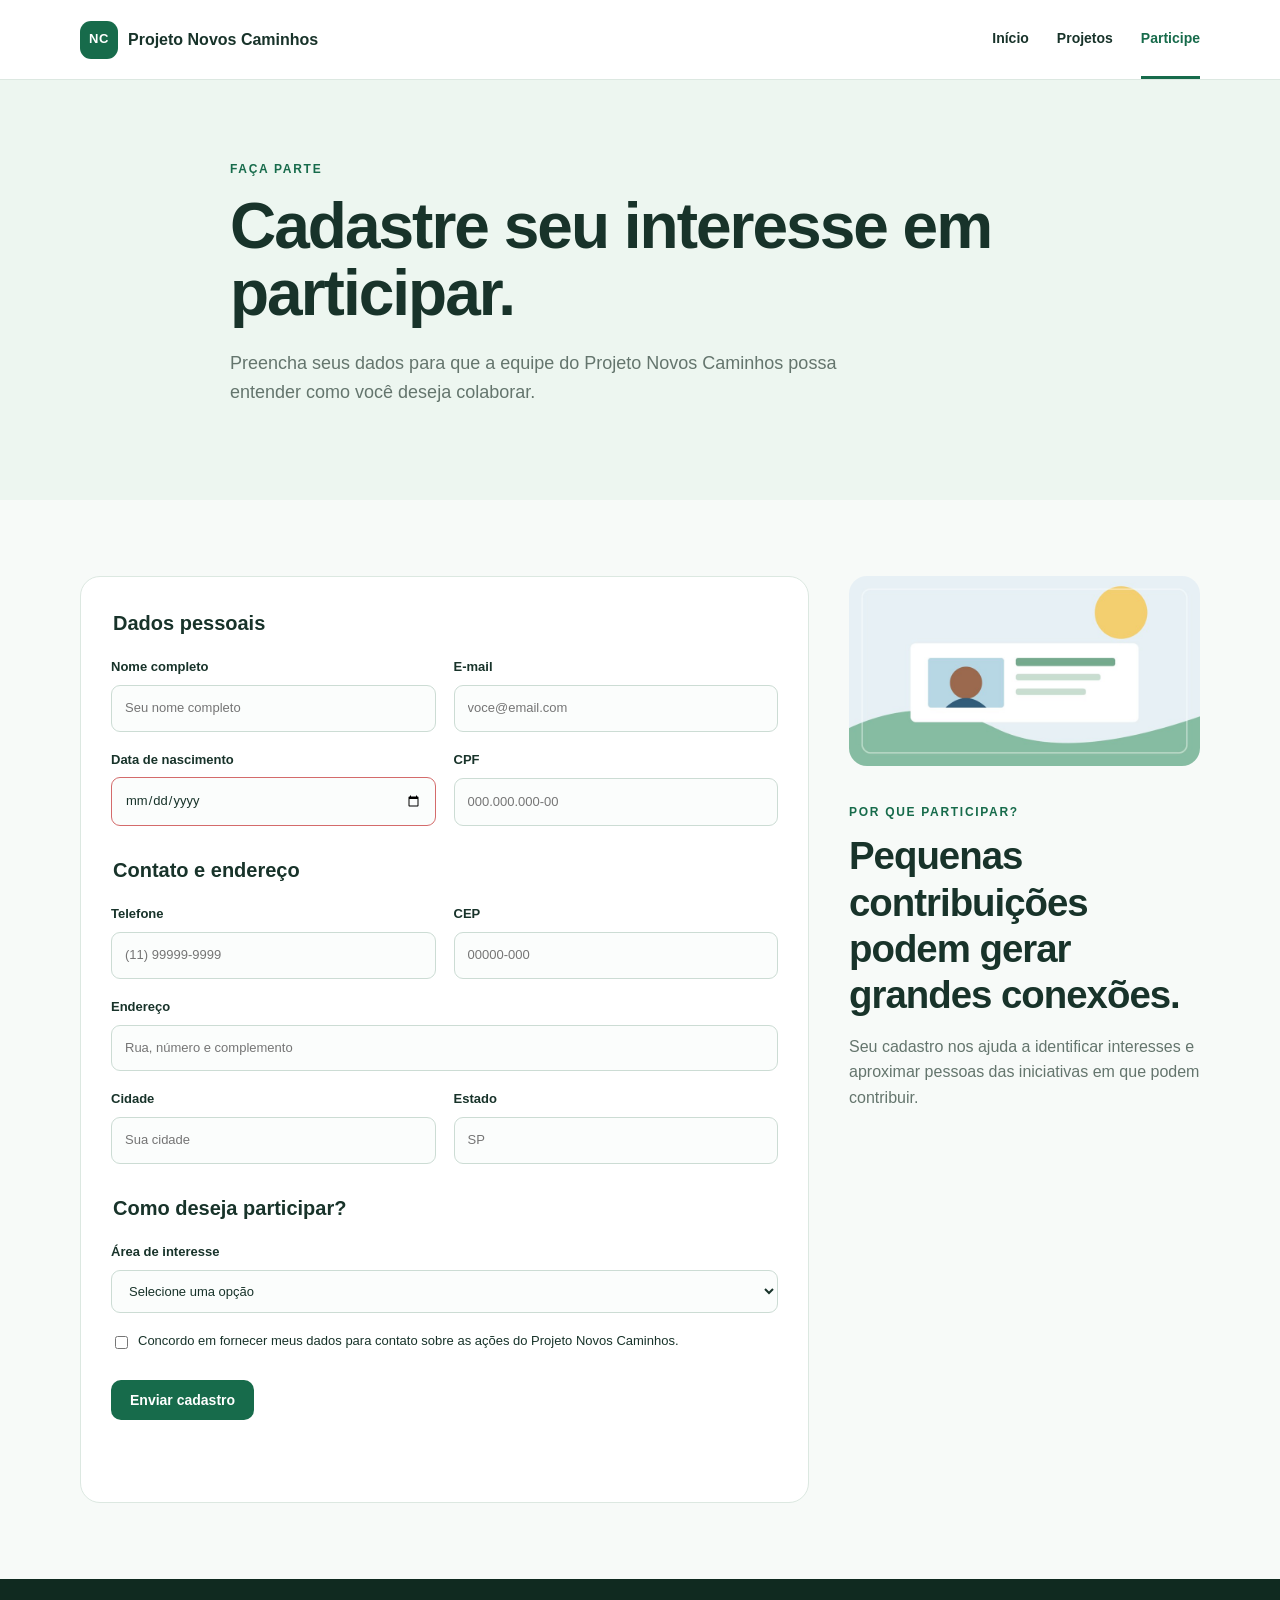
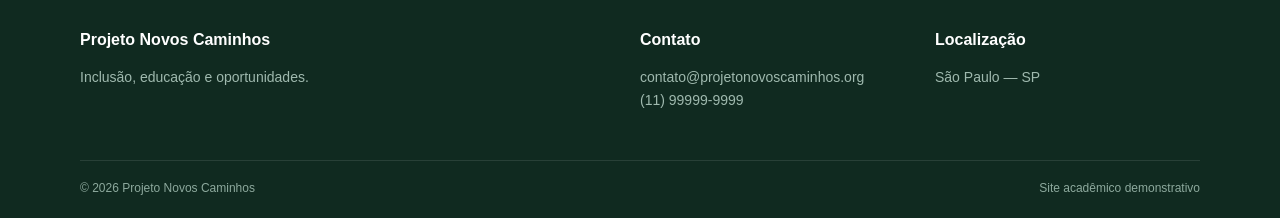
==== cadastro.html @ b6121023 "Initial commit" ====
<!DOCTYPE html>
<html lang="pt-BR">
<head><title>Projeto Novos Caminhos | Cadastro</title><meta charset="UTF-8">
<meta name="viewport" content="width=device-width, initial-scale=1.0">
<meta name="description" content="Projeto Novos Caminhos — inclusão social, educação e oportunidades.">
<link rel="stylesheet" href="css/style.css"></head>
<body>
<header class="site-header"><div class="container header-inner">
<a class="brand" href="index.html"><span class="brand-mark">NC</span><span>Projeto Novos Caminhos</span></a>
<nav aria-label="Navegação principal"><a href="index.html">Início</a><a href="projetos.html">Projetos</a><a class="active" href="cadastro.html">Participe</a></nav>
</div></header>
<main>
<section class="page-hero"><div class="container narrow"><span class="eyebrow">Faça parte</span><h1>Cadastre seu interesse em participar.</h1><p>Preencha seus dados para que a equipe do Projeto Novos Caminhos possa entender como você deseja colaborar.</p></div></section>
<section class="section"><div class="container form-layout">
<form id="cadastroForm" novalidate>
<fieldset><legend>Dados pessoais</legend>
<div class="form-grid"><label>Nome completo<input type="text" name="nome" required minlength="3" autocomplete="name" placeholder="Seu nome completo"></label>
<label>E-mail<input type="email" name="email" required autocomplete="email" placeholder="voce@email.com"></label>
<label>Data de nascimento<input type="date" name="nascimento" required></label>
<label>CPF<input type="text" name="cpf" required inputmode="numeric" pattern="[0-9]{3}\.?[0-9]{3}\.?[0-9]{3}-?[0-9]{2}" placeholder="000.000.000-00"></label></div>
</fieldset>
<fieldset><legend>Contato e endereço</legend>
<div class="form-grid"><label>Telefone<input type="tel" name="telefone" required inputmode="tel" pattern="\([0-9]{2}\) [0-9]{4,5}-[0-9]{4}" placeholder="(11) 99999-9999"></label>
<label>CEP<input type="text" name="cep" required inputmode="numeric" pattern="[0-9]{5}-?[0-9]{3}" placeholder="00000-000"></label>
<label class="wide">Endereço<input type="text" name="endereco" required autocomplete="street-address" placeholder="Rua, número e complemento"></label>
<label>Cidade<input type="text" name="cidade" required autocomplete="address-level2" placeholder="Sua cidade"></label>
<label>Estado<input type="text" name="estado" required maxlength="2" placeholder="SP"></label></div>
</fieldset>
<fieldset><legend>Como deseja participar?</legend>
<label>Área de interesse<select name="interesse" required><option value="">Selecione uma opção</option><option>Voluntariado em projetos</option><option>Mentoria e oficinas</option><option>Apoio administrativo</option><option>Doação e parcerias</option></select></label>
<label class="check"><input type="checkbox" name="termos" required> Concordo em fornecer meus dados para contato sobre as ações do Projeto Novos Caminhos.</label>
</fieldset>
<button class="btn primary" type="submit">Enviar cadastro</button>
<p id="formMessage" class="form-message" role="status" aria-live="polite"></p>
</form>
<aside class="form-aside"><img src="assets/images/impacto.jpg" alt="Pessoa colaborando em uma iniciativa social usando tecnologia"><span class="eyebrow">Por que participar?</span><h2>Pequenas contribuições podem gerar grandes conexões.</h2><p>Seu cadastro nos ajuda a identificar interesses e aproximar pessoas das iniciativas em que podem contribuir.</p></aside>
</div></section>
</main>
<footer class="site-footer"><div class="container footer-grid"><div><strong>Projeto Novos Caminhos</strong><p>Inclusão, educação e oportunidades.</p></div><div><strong>Contato</strong><p>contato@projetonovoscaminhos.org<br>(11) 99999-9999</p></div><div><strong>Localização</strong><p>São Paulo — SP</p></div></div><div class="container footer-bottom"><span>© 2026 Projeto Novos Caminhos</span><span>Site acadêmico demonstrativo</span></div></footer>
<script src="js/script.js"></script>
</body></html>
---- css/style.css ----
:root{--green:#176b4b;--green2:#2d8a61;--ink:#18332a;--muted:#64756d;--bg:#f7faf8;--soft:#edf6f0;--white:#fff;--line:#dce8e1;--gold:#e9bd58}
*{box-sizing:border-box}html{scroll-behavior:smooth}body{margin:0;font-family:Inter,Segoe UI,Arial,sans-serif;color:var(--ink);background:var(--bg);line-height:1.6}a{color:inherit;text-decoration:none}.container{width:min(1120px,calc(100% - 40px));margin:auto}.narrow{max-width:820px}.site-header{background:rgba(255,255,255,.96);border-bottom:1px solid var(--line);position:sticky;top:0;z-index:10}.header-inner{min-height:76px;display:flex;align-items:center;justify-content:space-between;gap:24px}.brand{display:flex;align-items:center;gap:10px;font-weight:800;color:var(--ink)}.brand-mark{display:grid;place-items:center;width:38px;height:38px;border-radius:11px;background:var(--green);color:white;font-size:13px;letter-spacing:.5px}.site-header nav{display:flex;gap:28px;font-weight:600;font-size:14px}.site-header nav a{padding:27px 0;border-bottom:3px solid transparent}.site-header nav a:hover,.site-header nav .active{color:var(--green);border-bottom-color:var(--green)}.hero{display:grid;grid-template-columns:1.05fr .95fr;gap:60px;align-items:center;padding:78px 0}.hero h1,.page-hero h1{font-size:clamp(2.3rem,5vw,4.4rem);line-height:1.05;letter-spacing:-2px;margin:12px 0 22px}.hero p,.page-hero p{font-size:18px;color:var(--muted);max-width:650px}.eyebrow{font-size:12px;text-transform:uppercase;letter-spacing:1.7px;font-weight:800;color:var(--green)}.actions{display:flex;gap:12px;flex-wrap:wrap;margin-top:30px}.btn{display:inline-flex;align-items:center;justify-content:center;border:0;border-radius:10px;padding:12px 19px;font-weight:800;cursor:pointer;font-size:14px}.primary{background:var(--green);color:white}.secondary{background:white;border:1px solid var(--line)}.light{background:white;color:var(--green)}.hero-image img,.rounded-image{width:100%;display:block;border-radius:24px;box-shadow:0 20px 45px rgba(22,66,48,.12)}.section{padding:76px 0}.soft{background:var(--soft)}.section h2{font-size:clamp(1.8rem,3vw,2.7rem);line-height:1.15;margin:10px 0 16px;letter-spacing:-1px}.section p{color:var(--muted)}.cards{display:grid;grid-template-columns:repeat(3,1fr);gap:20px;margin-top:30px}.card{background:white;border:1px solid var(--line);padding:30px;border-radius:18px}.icon{display:grid;place-items:center;width:42px;height:42px;border-radius:50%;background:var(--soft);color:var(--green);font-weight:800;font-size:12px}.card h3{margin:20px 0 5px;font-size:20px}.callout{background:var(--green);color:white}.callout .eyebrow{color:#bce6ce}.callout h2{max-width:700px}.callout-inner{display:flex;align-items:center;justify-content:space-between;gap:30px}.site-footer{background:#102a20;color:#d7e7df;padding:48px 0 20px}.footer-grid{display:grid;grid-template-columns:2fr 1fr 1fr;gap:30px}.footer-grid strong{color:white}.footer-grid p{color:#9fb9ae;font-size:14px}.footer-bottom{border-top:1px solid rgba(255,255,255,.1);margin-top:35px;padding-top:18px;display:flex;justify-content:space-between;color:#8da99d;font-size:12px}.page-hero{background:var(--soft);padding:75px 0}.project-list{display:grid;gap:20px}.project{display:grid;grid-template-columns:100px 1fr;gap:25px;background:white;border:1px solid var(--line);padding:32px;border-radius:18px}.project-number{font-size:40px;font-weight:900;color:#b8d9c7}.project h2{margin:5px 0 8px}.project ul{padding-left:20px;color:var(--muted)}.tag{font-size:11px;text-transform:uppercase;letter-spacing:1.2px;font-weight:800;color:var(--green)}.two-col{display:grid;grid-template-columns:1fr 1fr;gap:55px;align-items:center}.info-box{background:white;border:1px solid var(--line);border-radius:18px;padding:30px}.text-link{font-weight:800;color:var(--green)}.small{font-size:13px}.form-layout{display:grid;grid-template-columns:1.35fr .65fr;gap:40px;align-items:start}form{background:white;border:1px solid var(--line);border-radius:20px;padding:30px}fieldset{border:0;padding:0;margin:0 0 28px}legend{font-size:20px;font-weight:800;margin-bottom:18px}.form-grid{display:grid;grid-template-columns:1fr 1fr;gap:18px}label{display:grid;gap:7px;font-size:13px;font-weight:700;color:var(--ink)}label.wide{grid-column:1/-1}input,select{width:100%;padding:12px 13px;border:1px solid #ccdcd4;border-radius:9px;font:inherit;font-weight:400;color:var(--ink);background:#fbfdfc}input:focus,select:focus{outline:3px solid #cde9da;border-color:var(--green)}input:invalid:not(:placeholder-shown){border-color:#d46b6b}.check{display:flex;grid-template-columns:none;flex-direction:row;align-items:flex-start;margin-top:18px;font-weight:500}.check input{width:auto;margin-top:5px}.form-message{min-height:24px;font-size:14px;font-weight:700}.form-aside{position:sticky;top:105px}.form-aside img{width:100%;border-radius:18px;margin-bottom:24px}.form-aside h2{line-height:1.2}.form-aside p{color:var(--muted)}
@media(max-width:800px){.header-inner{flex-direction:column;padding:14px 0}.site-header nav{gap:18px}.site-header nav a{padding:5px 0}.hero,.two-col,.form-layout{grid-template-columns:1fr}.hero{padding:50px 0}.cards{grid-template-columns:1fr}.callout-inner{flex-direction:column;align-items:flex-start}.footer-grid{grid-template-columns:1fr 1fr}.form-aside{position:static}.project{grid-template-columns:1fr}.project-number{font-size:26px}.form-grid{grid-template-columns:1fr}label.wide{grid-column:auto}}
@media(max-width:500px){.container{width:min(100% - 28px,1120px)}.footer-grid{grid-template-columns:1fr}.footer-bottom{flex-direction:column;gap:8px}.hero h1,.page-hero h1{letter-spacing:-1px}}
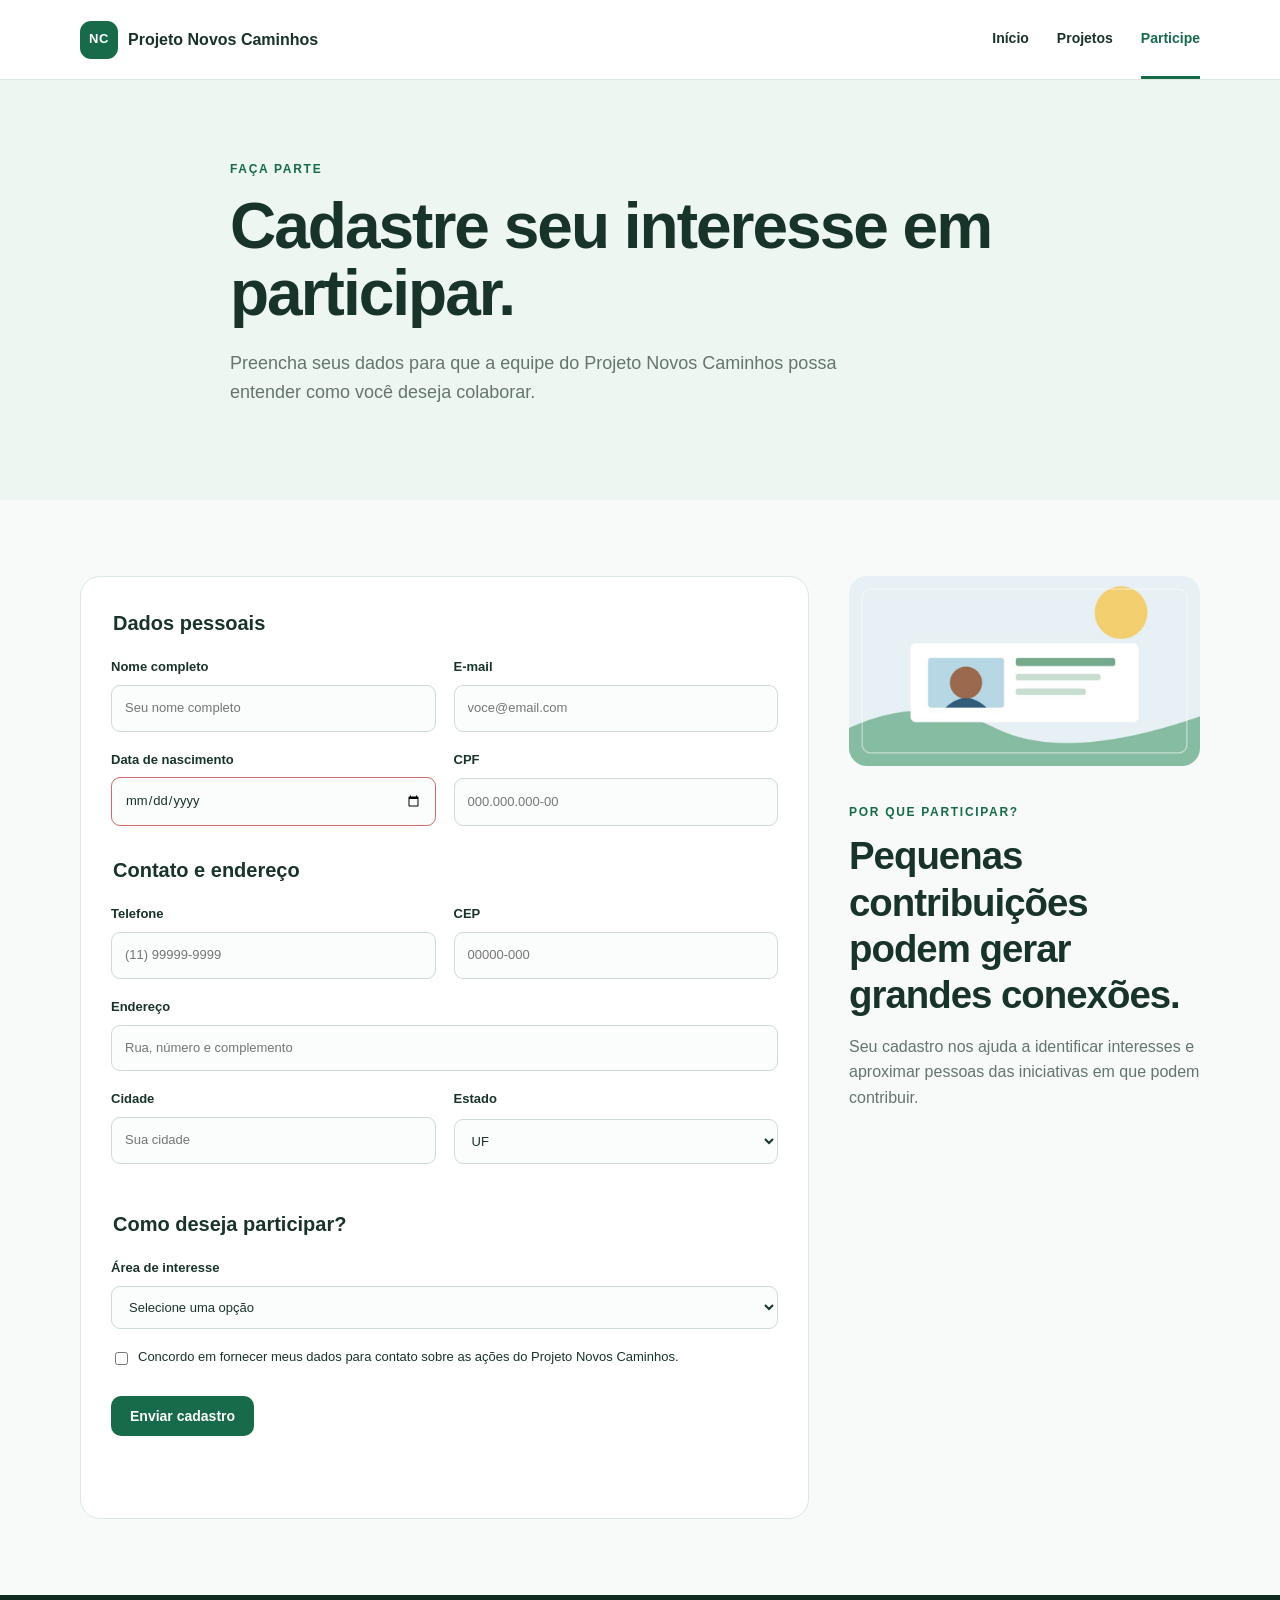
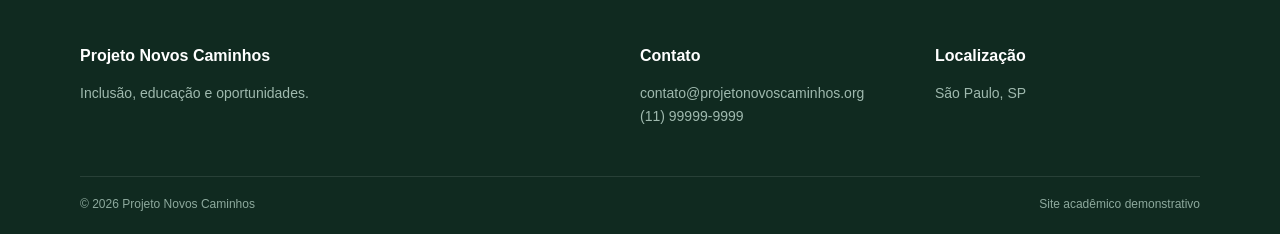
==== commit 8db414eb: "Improve registration form" ====
--- a/cadastro.html
+++ b/cadastro.html
@@ -1,41 +1,160 @@
 <!DOCTYPE html>
 <html lang="pt-BR">
-<head><title>Projeto Novos Caminhos | Cadastro</title><meta charset="UTF-8">
-<meta name="viewport" content="width=device-width, initial-scale=1.0">
-<meta name="description" content="Projeto Novos Caminhos — inclusão social, educação e oportunidades.">
-<link rel="stylesheet" href="css/style.css"></head>
+<head>
+  <title>Projeto Novos Caminhos | Cadastro</title>
+  <meta charset="UTF-8">
+  <meta name="viewport" content="width=device-width, initial-scale=1.0">
+  <meta name="description" content="Projeto Novos Caminhos: inclusão social, educação e oportunidades.">
+  <link rel="stylesheet" href="css/style.css">
+</head>
 <body>
-<header class="site-header"><div class="container header-inner">
-<a class="brand" href="index.html"><span class="brand-mark">NC</span><span>Projeto Novos Caminhos</span></a>
-<nav aria-label="Navegação principal"><a href="index.html">Início</a><a href="projetos.html">Projetos</a><a class="active" href="cadastro.html">Participe</a></nav>
-</div></header>
-<main>
-<section class="page-hero"><div class="container narrow"><span class="eyebrow">Faça parte</span><h1>Cadastre seu interesse em participar.</h1><p>Preencha seus dados para que a equipe do Projeto Novos Caminhos possa entender como você deseja colaborar.</p></div></section>
-<section class="section"><div class="container form-layout">
-<form id="cadastroForm" novalidate>
-<fieldset><legend>Dados pessoais</legend>
-<div class="form-grid"><label>Nome completo<input type="text" name="nome" required minlength="3" autocomplete="name" placeholder="Seu nome completo"></label>
-<label>E-mail<input type="email" name="email" required autocomplete="email" placeholder="voce@email.com"></label>
-<label>Data de nascimento<input type="date" name="nascimento" required></label>
-<label>CPF<input type="text" name="cpf" required inputmode="numeric" pattern="[0-9]{3}\.?[0-9]{3}\.?[0-9]{3}-?[0-9]{2}" placeholder="000.000.000-00"></label></div>
-</fieldset>
-<fieldset><legend>Contato e endereço</legend>
-<div class="form-grid"><label>Telefone<input type="tel" name="telefone" required inputmode="tel" pattern="\([0-9]{2}\) [0-9]{4,5}-[0-9]{4}" placeholder="(11) 99999-9999"></label>
-<label>CEP<input type="text" name="cep" required inputmode="numeric" pattern="[0-9]{5}-?[0-9]{3}" placeholder="00000-000"></label>
-<label class="wide">Endereço<input type="text" name="endereco" required autocomplete="street-address" placeholder="Rua, número e complemento"></label>
-<label>Cidade<input type="text" name="cidade" required autocomplete="address-level2" placeholder="Sua cidade"></label>
-<label>Estado<input type="text" name="estado" required maxlength="2" placeholder="SP"></label></div>
-</fieldset>
-<fieldset><legend>Como deseja participar?</legend>
-<label>Área de interesse<select name="interesse" required><option value="">Selecione uma opção</option><option>Voluntariado em projetos</option><option>Mentoria e oficinas</option><option>Apoio administrativo</option><option>Doação e parcerias</option></select></label>
-<label class="check"><input type="checkbox" name="termos" required> Concordo em fornecer meus dados para contato sobre as ações do Projeto Novos Caminhos.</label>
-</fieldset>
-<button class="btn primary" type="submit">Enviar cadastro</button>
-<p id="formMessage" class="form-message" role="status" aria-live="polite"></p>
-</form>
-<aside class="form-aside"><img src="assets/images/impacto.jpg" alt="Pessoa colaborando em uma iniciativa social usando tecnologia"><span class="eyebrow">Por que participar?</span><h2>Pequenas contribuições podem gerar grandes conexões.</h2><p>Seu cadastro nos ajuda a identificar interesses e aproximar pessoas das iniciativas em que podem contribuir.</p></aside>
-</div></section>
-</main>
-<footer class="site-footer"><div class="container footer-grid"><div><strong>Projeto Novos Caminhos</strong><p>Inclusão, educação e oportunidades.</p></div><div><strong>Contato</strong><p>contato@projetonovoscaminhos.org<br>(11) 99999-9999</p></div><div><strong>Localização</strong><p>São Paulo — SP</p></div></div><div class="container footer-bottom"><span>© 2026 Projeto Novos Caminhos</span><span>Site acadêmico demonstrativo</span></div></footer>
-<script src="js/script.js"></script>
-</body></html>+  <header class="site-header">
+    <div class="container header-inner">
+      <a class="brand" href="index.html">
+        <span class="brand-mark">NC</span>
+        <span>Projeto Novos Caminhos</span>
+      </a>
+      <nav aria-label="Navegação principal">
+        <a href="index.html">Início</a>
+        <a href="projetos.html">Projetos</a>
+        <a class="active" href="cadastro.html">Participe</a>
+      </nav>
+    </div>
+  </header>
+
+  <main>
+    <section class="page-hero">
+      <div class="container narrow">
+        <span class="eyebrow">Faça parte</span>
+        <h1>Cadastre seu interesse em participar.</h1>
+        <p>Preencha seus dados para que a equipe do Projeto Novos Caminhos possa entender como você deseja colaborar.</p>
+      </div>
+    </section>
+
+    <section class="section">
+      <div class="container form-layout">
+        <form id="cadastroForm" novalidate>
+          <fieldset>
+            <legend>Dados pessoais</legend>
+            <div class="form-grid">
+              <label for="nome">Nome completo
+                <input id="nome" type="text" name="nome" required minlength="3" maxlength="120" autocomplete="name" placeholder="Seu nome completo">
+              </label>
+              <label for="email">E-mail
+                <input id="email" type="email" name="email" required autocomplete="email" placeholder="voce@email.com">
+              </label>
+              <label for="nascimento">Data de nascimento
+                <input id="nascimento" type="date" name="nascimento" required>
+              </label>
+              <label for="cpf">CPF
+                <input id="cpf" type="text" name="cpf" required inputmode="numeric" maxlength="14" pattern="\d{3}\.\d{3}\.\d{3}-\d{2}" placeholder="000.000.000-00" autocomplete="off">
+              </label>
+            </div>
+          </fieldset>
+
+          <fieldset>
+            <legend>Contato e endereço</legend>
+            <div class="form-grid">
+              <label for="telefone">Telefone
+                <input id="telefone" type="tel" name="telefone" required inputmode="tel" maxlength="15" pattern="\(\d{2}\) \d{4,5}-\d{4}" placeholder="(11) 99999-9999" autocomplete="tel">
+              </label>
+              <label for="cep">CEP
+                <input id="cep" type="text" name="cep" required inputmode="numeric" maxlength="9" pattern="\d{5}-\d{3}" placeholder="00000-000" autocomplete="postal-code">
+              </label>
+              <label class="wide" for="endereco">Endereço
+                <input id="endereco" type="text" name="endereco" required maxlength="160" autocomplete="street-address" placeholder="Rua, número e complemento">
+              </label>
+              <label for="cidade">Cidade
+                <input id="cidade" type="text" name="cidade" required maxlength="80" autocomplete="address-level2" placeholder="Sua cidade">
+              </label>
+              <label for="estado">Estado
+                <select id="estado" name="estado" required autocomplete="address-level1">
+                  <option value="">UF</option>
+                  <option value="AC">AC</option>
+                  <option value="AL">AL</option>
+                  <option value="AP">AP</option>
+                  <option value="AM">AM</option>
+                  <option value="BA">BA</option>
+                  <option value="CE">CE</option>
+                  <option value="DF">DF</option>
+                  <option value="ES">ES</option>
+                  <option value="GO">GO</option>
+                  <option value="MA">MA</option>
+                  <option value="MT">MT</option>
+                  <option value="MS">MS</option>
+                  <option value="MG">MG</option>
+                  <option value="PA">PA</option>
+                  <option value="PB">PB</option>
+                  <option value="PR">PR</option>
+                  <option value="PE">PE</option>
+                  <option value="PI">PI</option>
+                  <option value="RJ">RJ</option>
+                  <option value="RN">RN</option>
+                  <option value="RS">RS</option>
+                  <option value="RO">RO</option>
+                  <option value="RR">RR</option>
+                  <option value="SC">SC</option>
+                  <option value="SP">SP</option>
+                  <option value="SE">SE</option>
+                  <option value="TO">TO</option>
+                </select>
+              </label>
+            </div>
+            <p id="cepStatus" class="field-hint" role="status" aria-live="polite"></p>
+          </fieldset>
+
+          <fieldset>
+            <legend>Como deseja participar?</legend>
+            <label for="interesse">Área de interesse
+              <select id="interesse" name="interesse" required>
+                <option value="">Selecione uma opção</option>
+                <option value="voluntariado">Voluntariado em projetos</option>
+                <option value="mentoria">Mentoria e oficinas</option>
+                <option value="administrativo">Apoio administrativo</option>
+                <option value="doacao">Doação e parcerias</option>
+              </select>
+            </label>
+            <label class="check" for="termos">
+              <input id="termos" type="checkbox" name="termos" required>
+              Concordo em fornecer meus dados para contato sobre as ações do Projeto Novos Caminhos.
+            </label>
+          </fieldset>
+
+          <button class="btn primary" type="submit">Enviar cadastro</button>
+          <p id="formMessage" class="form-message" role="status" aria-live="polite"></p>
+        </form>
+
+        <aside class="form-aside">
+          <img src="assets/images/impacto.jpg" alt="Pessoa colaborando em uma iniciativa social usando tecnologia">
+          <span class="eyebrow">Por que participar?</span>
+          <h2>Pequenas contribuições podem gerar grandes conexões.</h2>
+          <p>Seu cadastro nos ajuda a identificar interesses e aproximar pessoas das iniciativas em que podem contribuir.</p>
+        </aside>
+      </div>
+    </section>
+  </main>
+
+  <footer class="site-footer">
+    <div class="container footer-grid">
+      <div>
+        <strong>Projeto Novos Caminhos</strong>
+        <p>Inclusão, educação e oportunidades.</p>
+      </div>
+      <div>
+        <strong>Contato</strong>
+        <p>contato@projetonovoscaminhos.org<br>(11) 99999-9999</p>
+      </div>
+      <div>
+        <strong>Localização</strong>
+        <p>São Paulo, SP</p>
+      </div>
+    </div>
+    <div class="container footer-bottom">
+      <span>© 2026 Projeto Novos Caminhos</span>
+      <span>Site acadêmico demonstrativo</span>
+    </div>
+  </footer>
+
+  <script src="js/script.js"></script>
+</body>
+</html>
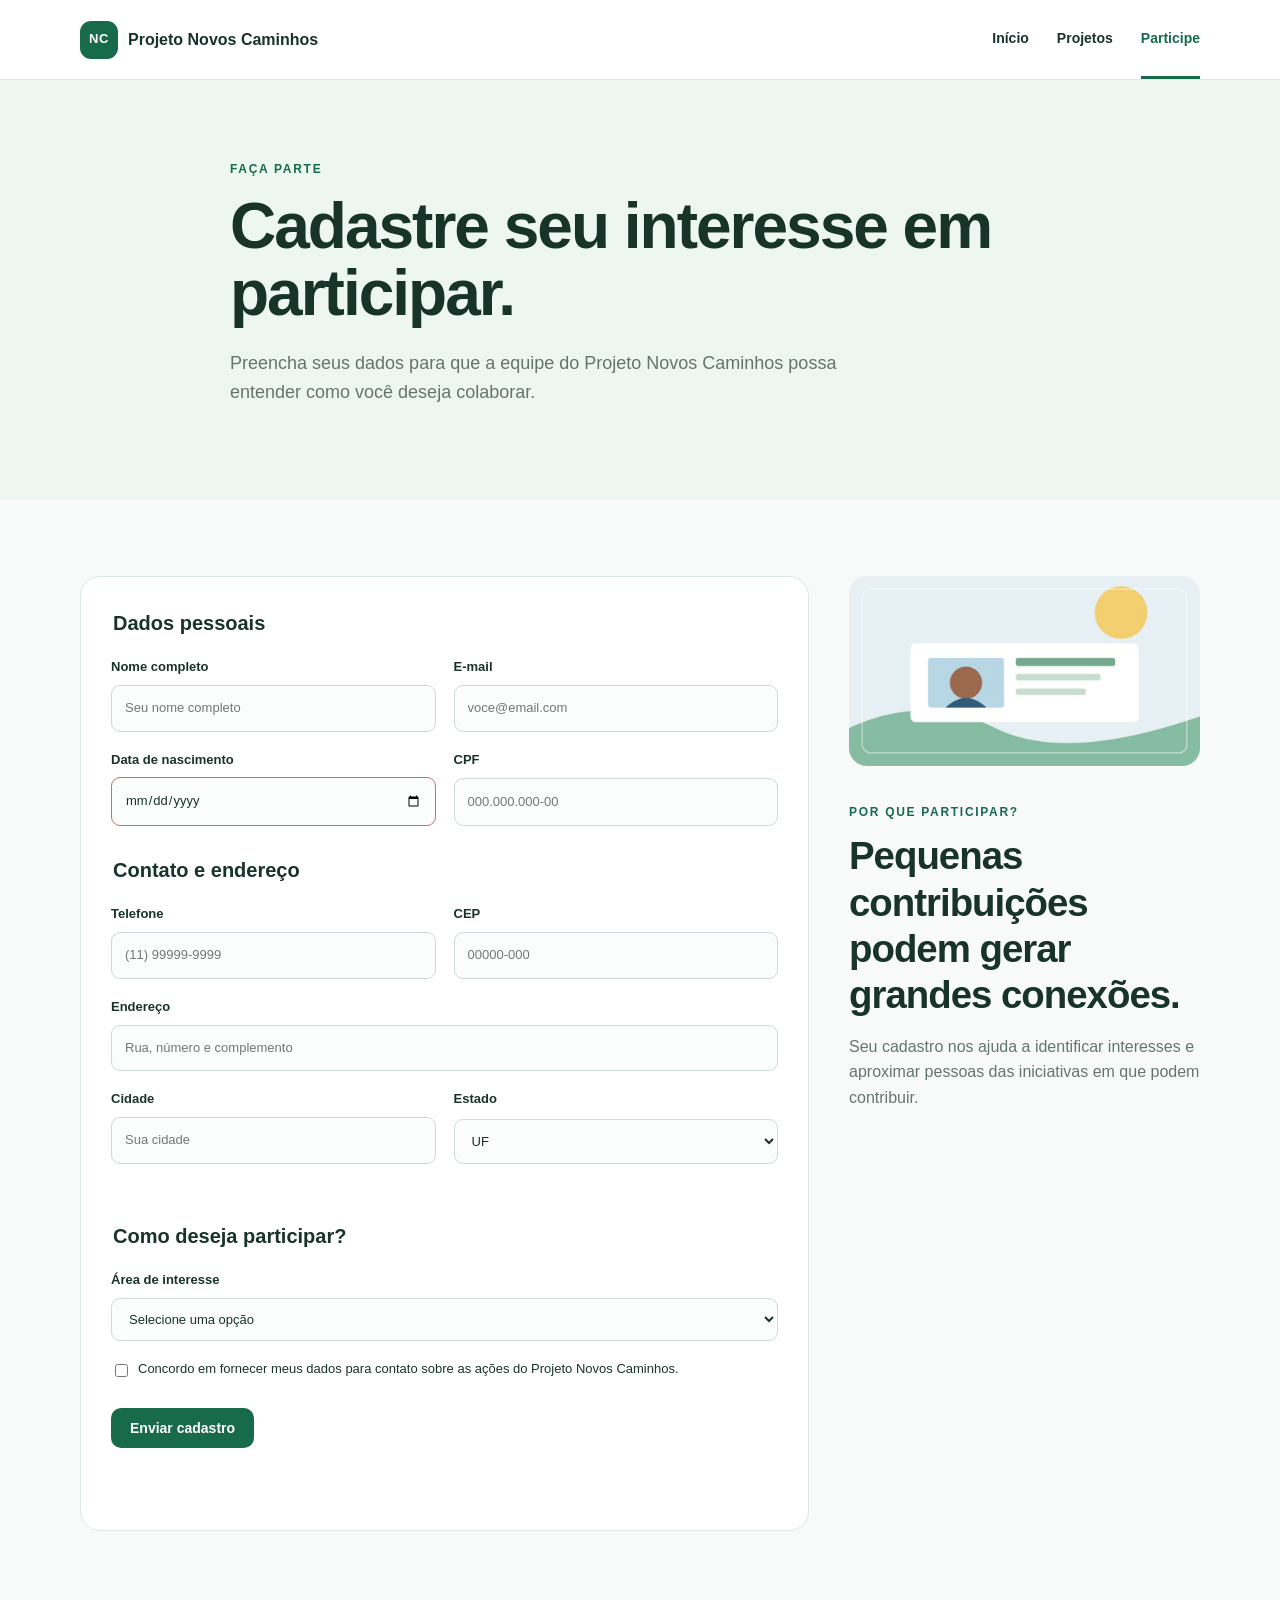
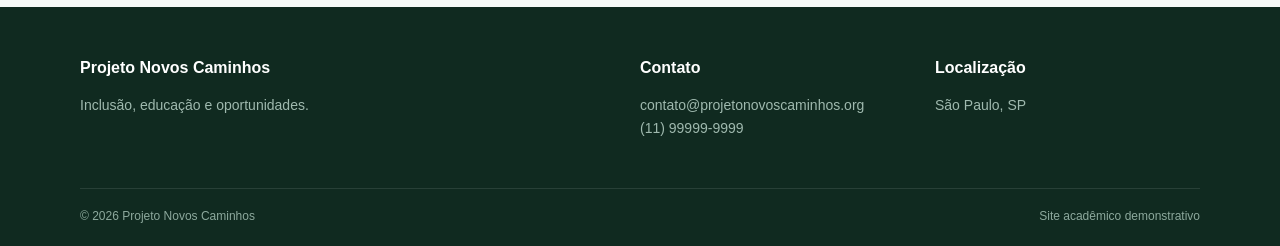
==== commit aa0d2306: "Improve form validation and layout" ====
--- a/cadastro.html
+++ b/cadastro.html
@@ -31,8 +31,9 @@
       </div>
     </section>
 
-    <section class="section">
+    <section class="section" aria-labelledby="formulario-titulo">
       <div class="container form-layout">
+        <h2 id="formulario-titulo" class="visually-hidden">Formulário de cadastro</h2>
         <form id="cadastroForm" novalidate>
           <fieldset>
             <legend>Dados pessoais</legend>
@@ -62,7 +63,7 @@
                 <input id="cep" type="text" name="cep" required inputmode="numeric" maxlength="9" pattern="\d{5}-\d{3}" placeholder="00000-000" autocomplete="postal-code">
               </label>
               <label class="wide" for="endereco">Endereço
-                <input id="endereco" type="text" name="endereco" required maxlength="160" autocomplete="street-address" placeholder="Rua, número e complemento">
+                <input id="endereco" type="text" name="endereco" required maxlength="160" autocomplete="address-line1" placeholder="Rua, número e complemento">
               </label>
               <label for="cidade">Cidade
                 <input id="cidade" type="text" name="cidade" required maxlength="80" autocomplete="address-level2" placeholder="Sua cidade">
--- a/css/style.css
+++ b/css/style.css
@@ -1,5 +1,5 @@
 
 :root{--green:#176b4b;--green2:#2d8a61;--ink:#18332a;--muted:#64756d;--bg:#f7faf8;--soft:#edf6f0;--white:#fff;--line:#dce8e1;--gold:#e9bd58}
-*{box-sizing:border-box}html{scroll-behavior:smooth}body{margin:0;font-family:Inter,Segoe UI,Arial,sans-serif;color:var(--ink);background:var(--bg);line-height:1.6}a{color:inherit;text-decoration:none}.container{width:min(1120px,calc(100% - 40px));margin:auto}.narrow{max-width:820px}.site-header{background:rgba(255,255,255,.96);border-bottom:1px solid var(--line);position:sticky;top:0;z-index:10}.header-inner{min-height:76px;display:flex;align-items:center;justify-content:space-between;gap:24px}.brand{display:flex;align-items:center;gap:10px;font-weight:800;color:var(--ink)}.brand-mark{display:grid;place-items:center;width:38px;height:38px;border-radius:11px;background:var(--green);color:white;font-size:13px;letter-spacing:.5px}.site-header nav{display:flex;gap:28px;font-weight:600;font-size:14px}.site-header nav a{padding:27px 0;border-bottom:3px solid transparent}.site-header nav a:hover,.site-header nav .active{color:var(--green);border-bottom-color:var(--green)}.hero{display:grid;grid-template-columns:1.05fr .95fr;gap:60px;align-items:center;padding:78px 0}.hero h1,.page-hero h1{font-size:clamp(2.3rem,5vw,4.4rem);line-height:1.05;letter-spacing:-2px;margin:12px 0 22px}.hero p,.page-hero p{font-size:18px;color:var(--muted);max-width:650px}.eyebrow{font-size:12px;text-transform:uppercase;letter-spacing:1.7px;font-weight:800;color:var(--green)}.actions{display:flex;gap:12px;flex-wrap:wrap;margin-top:30px}.btn{display:inline-flex;align-items:center;justify-content:center;border:0;border-radius:10px;padding:12px 19px;font-weight:800;cursor:pointer;font-size:14px}.primary{background:var(--green);color:white}.secondary{background:white;border:1px solid var(--line)}.light{background:white;color:var(--green)}.hero-image img,.rounded-image{width:100%;display:block;border-radius:24px;box-shadow:0 20px 45px rgba(22,66,48,.12)}.section{padding:76px 0}.soft{background:var(--soft)}.section h2{font-size:clamp(1.8rem,3vw,2.7rem);line-height:1.15;margin:10px 0 16px;letter-spacing:-1px}.section p{color:var(--muted)}.cards{display:grid;grid-template-columns:repeat(3,1fr);gap:20px;margin-top:30px}.card{background:white;border:1px solid var(--line);padding:30px;border-radius:18px}.icon{display:grid;place-items:center;width:42px;height:42px;border-radius:50%;background:var(--soft);color:var(--green);font-weight:800;font-size:12px}.card h3{margin:20px 0 5px;font-size:20px}.callout{background:var(--green);color:white}.callout .eyebrow{color:#bce6ce}.callout h2{max-width:700px}.callout-inner{display:flex;align-items:center;justify-content:space-between;gap:30px}.site-footer{background:#102a20;color:#d7e7df;padding:48px 0 20px}.footer-grid{display:grid;grid-template-columns:2fr 1fr 1fr;gap:30px}.footer-grid strong{color:white}.footer-grid p{color:#9fb9ae;font-size:14px}.footer-bottom{border-top:1px solid rgba(255,255,255,.1);margin-top:35px;padding-top:18px;display:flex;justify-content:space-between;color:#8da99d;font-size:12px}.page-hero{background:var(--soft);padding:75px 0}.project-list{display:grid;gap:20px}.project{display:grid;grid-template-columns:100px 1fr;gap:25px;background:white;border:1px solid var(--line);padding:32px;border-radius:18px}.project-number{font-size:40px;font-weight:900;color:#b8d9c7}.project h2{margin:5px 0 8px}.project ul{padding-left:20px;color:var(--muted)}.tag{font-size:11px;text-transform:uppercase;letter-spacing:1.2px;font-weight:800;color:var(--green)}.two-col{display:grid;grid-template-columns:1fr 1fr;gap:55px;align-items:center}.info-box{background:white;border:1px solid var(--line);border-radius:18px;padding:30px}.text-link{font-weight:800;color:var(--green)}.small{font-size:13px}.form-layout{display:grid;grid-template-columns:1.35fr .65fr;gap:40px;align-items:start}form{background:white;border:1px solid var(--line);border-radius:20px;padding:30px}fieldset{border:0;padding:0;margin:0 0 28px}legend{font-size:20px;font-weight:800;margin-bottom:18px}.form-grid{display:grid;grid-template-columns:1fr 1fr;gap:18px}label{display:grid;gap:7px;font-size:13px;font-weight:700;color:var(--ink)}label.wide{grid-column:1/-1}input,select{width:100%;padding:12px 13px;border:1px solid #ccdcd4;border-radius:9px;font:inherit;font-weight:400;color:var(--ink);background:#fbfdfc}input:focus,select:focus{outline:3px solid #cde9da;border-color:var(--green)}input:invalid:not(:placeholder-shown){border-color:#d46b6b}.check{display:flex;grid-template-columns:none;flex-direction:row;align-items:flex-start;margin-top:18px;font-weight:500}.check input{width:auto;margin-top:5px}.form-message{min-height:24px;font-size:14px;font-weight:700}.form-aside{position:sticky;top:105px}.form-aside img{width:100%;border-radius:18px;margin-bottom:24px}.form-aside h2{line-height:1.2}.form-aside p{color:var(--muted)}
+*{box-sizing:border-box}html{scroll-behavior:smooth}body{margin:0;font-family:Inter,Segoe UI,Arial,sans-serif;color:var(--ink);background:var(--bg);line-height:1.6}a{color:inherit;text-decoration:none}.container{width:min(1120px,calc(100% - 40px));margin:auto}.narrow{max-width:820px}.site-header{background:rgba(255,255,255,.96);border-bottom:1px solid var(--line);position:sticky;top:0;z-index:10}.header-inner{min-height:76px;display:flex;align-items:center;justify-content:space-between;gap:24px}.brand{display:flex;align-items:center;gap:10px;font-weight:800;color:var(--ink)}.brand-mark{display:grid;place-items:center;width:38px;height:38px;border-radius:11px;background:var(--green);color:white;font-size:13px;letter-spacing:.5px}.site-header nav{display:flex;gap:28px;font-weight:600;font-size:14px}.site-header nav a{padding:27px 0;border-bottom:3px solid transparent}.site-header nav a:hover,.site-header nav .active{color:var(--green);border-bottom-color:var(--green)}.hero{display:grid;grid-template-columns:1.05fr .95fr;gap:60px;align-items:center;padding:78px 0}.hero h1,.page-hero h1{font-size:clamp(2.3rem,5vw,4.4rem);line-height:1.05;letter-spacing:-2px;margin:12px 0 22px}.hero p,.page-hero p{font-size:18px;color:var(--muted);max-width:650px}.eyebrow{font-size:12px;text-transform:uppercase;letter-spacing:1.7px;font-weight:800;color:var(--green)}.actions{display:flex;gap:12px;flex-wrap:wrap;margin-top:30px}.btn{display:inline-flex;align-items:center;justify-content:center;border:0;border-radius:10px;padding:12px 19px;font-weight:800;cursor:pointer;font-size:14px}.primary{background:var(--green);color:white}.secondary{background:white;border:1px solid var(--line)}.light{background:white;color:var(--green)}.hero-image img,.rounded-image{width:100%;display:block;border-radius:24px;box-shadow:0 20px 45px rgba(22,66,48,.12)}.section{padding:76px 0}.soft{background:var(--soft)}.section h2{font-size:clamp(1.8rem,3vw,2.7rem);line-height:1.15;margin:10px 0 16px;letter-spacing:-1px}.section p{color:var(--muted)}.cards{display:grid;grid-template-columns:repeat(3,1fr);gap:20px;margin-top:30px}.card{background:white;border:1px solid var(--line);padding:30px;border-radius:18px}.icon{display:grid;place-items:center;width:42px;height:42px;border-radius:50%;background:var(--soft);color:var(--green);font-weight:800;font-size:12px}.card h3{margin:20px 0 5px;font-size:20px}.callout{background:var(--green);color:white}.callout .eyebrow{color:#bce6ce}.callout h2{max-width:700px}.callout-inner{display:flex;align-items:center;justify-content:space-between;gap:30px}.site-footer{background:#102a20;color:#d7e7df;padding:48px 0 20px}.footer-grid{display:grid;grid-template-columns:2fr 1fr 1fr;gap:30px}.footer-grid strong{color:white}.footer-grid p{color:#9fb9ae;font-size:14px}.footer-bottom{border-top:1px solid rgba(255,255,255,.1);margin-top:35px;padding-top:18px;display:flex;justify-content:space-between;color:#8da99d;font-size:12px}.page-hero{background:var(--soft);padding:75px 0}.project-list{display:grid;gap:20px}.project{display:grid;grid-template-columns:100px 1fr;gap:25px;background:white;border:1px solid var(--line);padding:32px;border-radius:18px}.project-number{font-size:40px;font-weight:900;color:#b8d9c7}.project h2{margin:5px 0 8px}.project ul{padding-left:20px;color:var(--muted)}.tag{font-size:11px;text-transform:uppercase;letter-spacing:1.2px;font-weight:800;color:var(--green)}.two-col{display:grid;grid-template-columns:1fr 1fr;gap:55px;align-items:center}.info-box{background:white;border:1px solid var(--line);border-radius:18px;padding:30px}.text-link{font-weight:800;color:var(--green)}.small{font-size:13px}.form-layout{display:grid;grid-template-columns:1.35fr .65fr;gap:40px;align-items:start}form{background:white;border:1px solid var(--line);border-radius:20px;padding:30px}fieldset{border:0;padding:0;margin:0 0 28px}legend{font-size:20px;font-weight:800;margin-bottom:18px}.form-grid{display:grid;grid-template-columns:1fr 1fr;gap:18px}label{display:grid;gap:7px;font-size:13px;font-weight:700;color:var(--ink)}label.wide{grid-column:1/-1}input,select{width:100%;padding:12px 13px;border:1px solid #ccdcd4;border-radius:9px;font:inherit;font-weight:400;color:var(--ink);background:#fbfdfc}input:focus,select:focus{outline:3px solid #cde9da;border-color:var(--green)}input:invalid:not(:placeholder-shown){border-color:#d46b6b}.check{display:flex;grid-template-columns:none;flex-direction:row;align-items:flex-start;margin-top:18px;font-weight:500}.check input{width:auto;margin-top:5px}.form-message{min-height:24px;font-size:14px;font-weight:700}.field-hint{min-height:20px;margin:8px 0 0;font-size:13px;font-weight:600;color:var(--muted)}.visually-hidden{position:absolute;width:1px;height:1px;padding:0;margin:-1px;overflow:hidden;clip:rect(0,0,0,0);white-space:nowrap;border:0}.form-aside{position:sticky;top:105px}.form-aside img{width:100%;border-radius:18px;margin-bottom:24px}.form-aside h2{line-height:1.2}.form-aside p{color:var(--muted)}
 @media(max-width:800px){.header-inner{flex-direction:column;padding:14px 0}.site-header nav{gap:18px}.site-header nav a{padding:5px 0}.hero,.two-col,.form-layout{grid-template-columns:1fr}.hero{padding:50px 0}.cards{grid-template-columns:1fr}.callout-inner{flex-direction:column;align-items:flex-start}.footer-grid{grid-template-columns:1fr 1fr}.form-aside{position:static}.project{grid-template-columns:1fr}.project-number{font-size:26px}.form-grid{grid-template-columns:1fr}label.wide{grid-column:auto}}
 @media(max-width:500px){.container{width:min(100% - 28px,1120px)}.footer-grid{grid-template-columns:1fr}.footer-bottom{flex-direction:column;gap:8px}.hero h1,.page-hero h1{letter-spacing:-1px}}
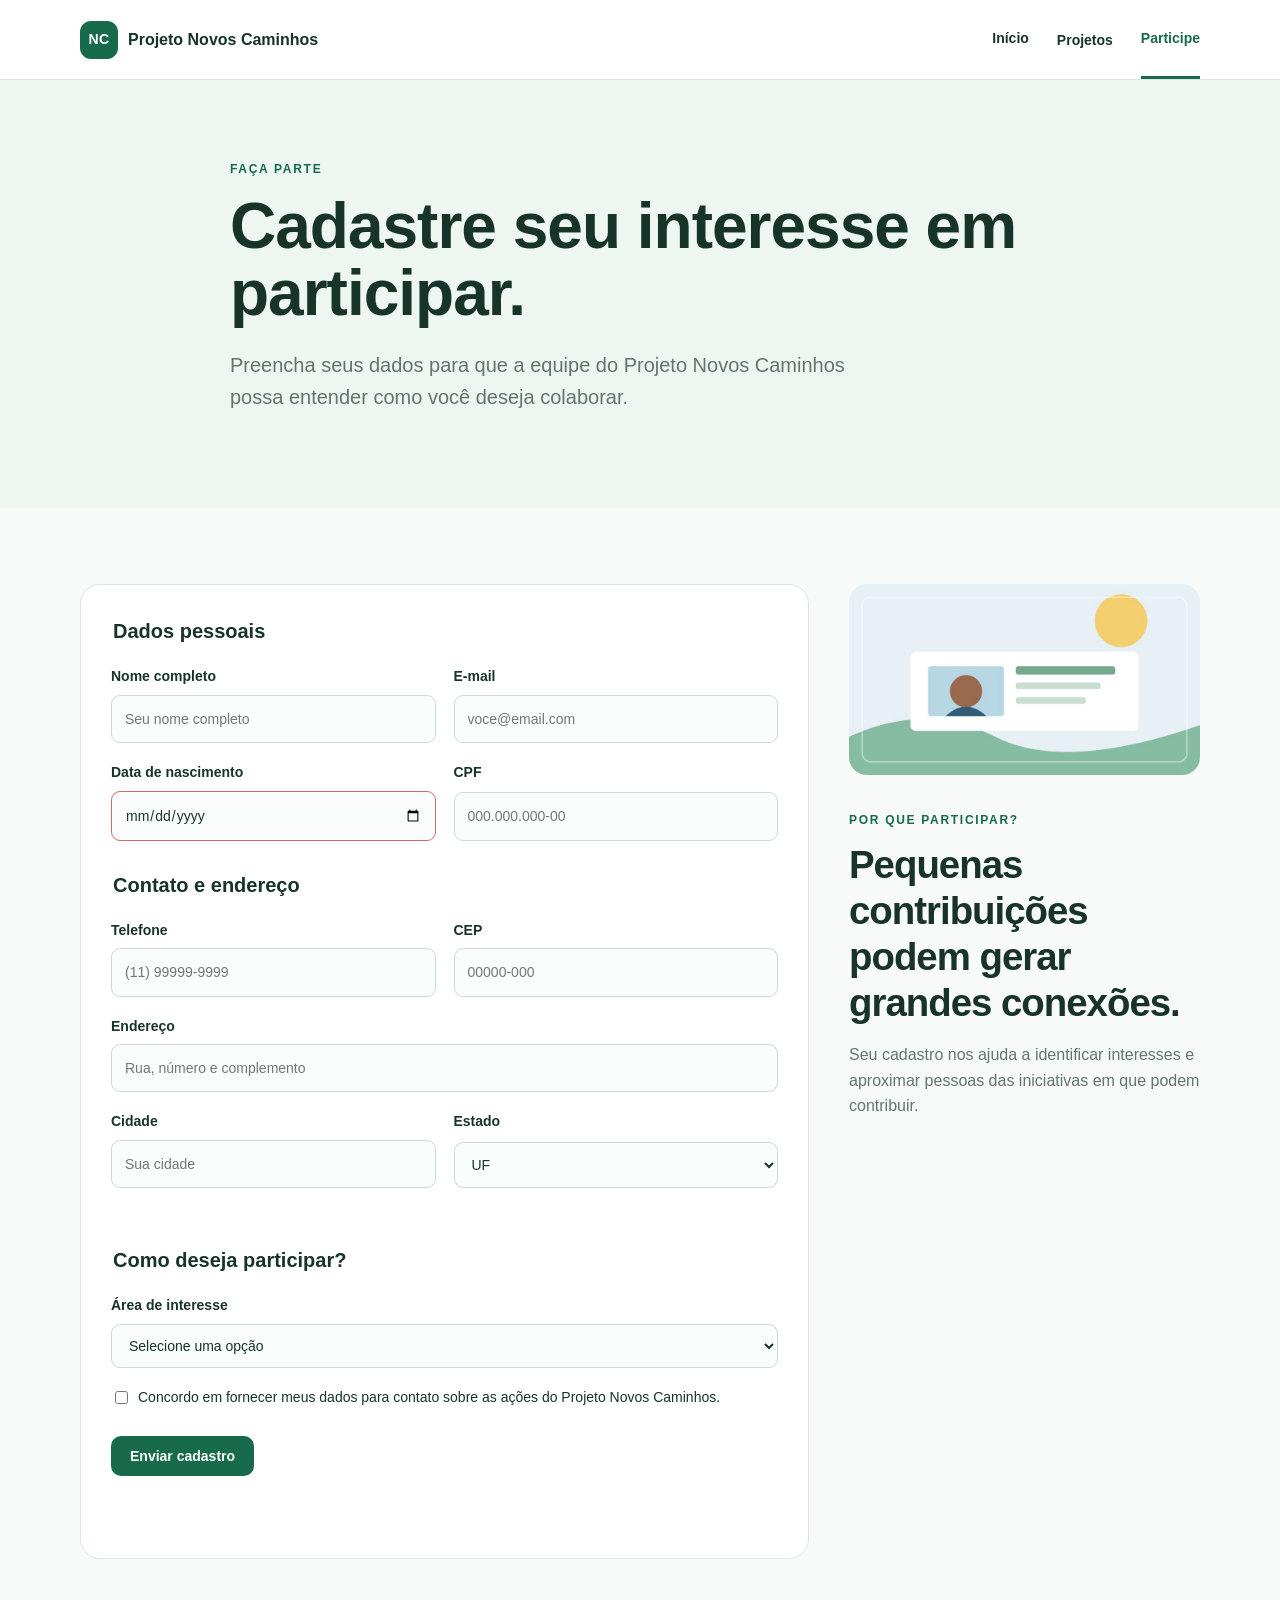
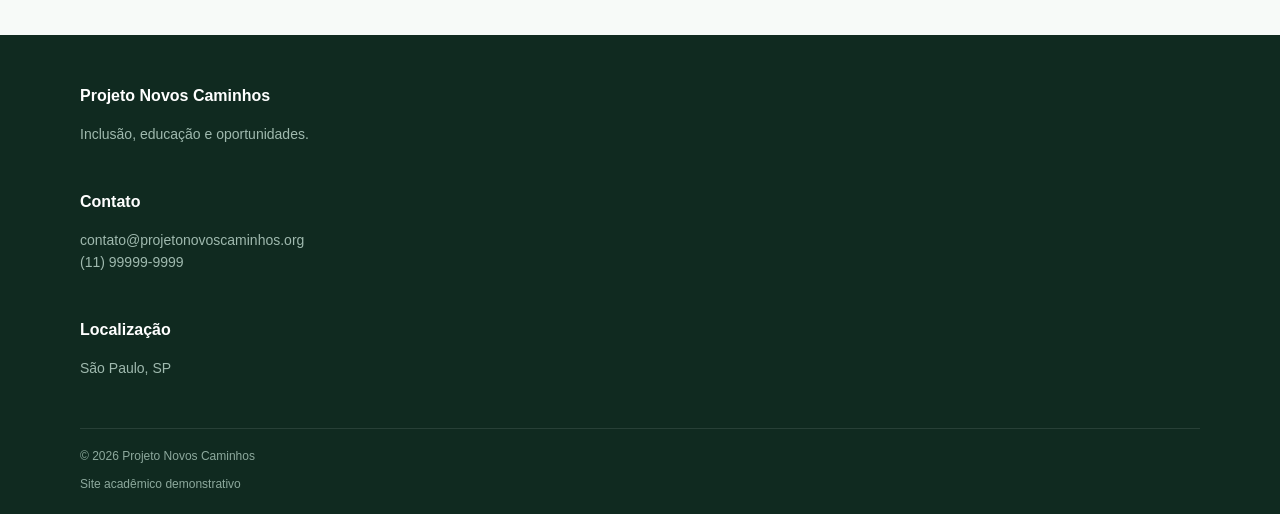
==== commit d529c3ce: "Expand site with design system, SPA navigation, and accessibility. Align the project pages with resp" ====
--- a/cadastro.html
+++ b/cadastro.html
@@ -14,9 +14,21 @@
         <span class="brand-mark">NC</span>
         <span>Projeto Novos Caminhos</span>
       </a>
-      <nav aria-label="Navegação principal">
+      <button class="nav-toggle" type="button" aria-expanded="false" aria-controls="menu-principal" aria-label="Abrir menu">
+        <span class="nav-toggle-bar" aria-hidden="true"></span>
+        <span class="nav-toggle-bar" aria-hidden="true"></span>
+        <span class="nav-toggle-bar" aria-hidden="true"></span>
+      </button>
+      <nav id="menu-principal" class="site-nav" aria-label="Navegação principal">
         <a href="index.html">Início</a>
-        <a href="projetos.html">Projetos</a>
+        <div class="nav-item has-dropdown">
+          <a href="projetos.html" aria-haspopup="true" aria-expanded="false">Projetos</a>
+          <ul class="nav-dropdown" aria-label="Submenu Projetos">
+            <li><a href="projetos.html#educacao">Educação</a></li>
+            <li><a href="projetos.html#comunidade">Comunidade</a></li>
+            <li><a href="projetos.html#voluntariado">Voluntariado</a></li>
+          </ul>
+        </div>
         <a class="active" href="cadastro.html">Participe</a>
       </nav>
     </div>
--- a/css/style.css
+++ b/css/style.css
@@ -1,5 +1,205 @@
+﻿:root{
+  /* Cores primarias */
+  --green:#176b4b;
+  --green2:#2d8a61;
+  --green-light:#bce6ce;
+  --gold:#e9bd58;
+  /* Neutros */
+  --ink:#18332a;
+  --muted:#64756d;
+  --bg:#f7faf8;
+  --soft:#edf6f0;
+  --white:#fff;
+  --line:#dce8e1;
+  --footer:#102a20;
+  --footer-text:#d7e7df;
+  --footer-muted:#9fb9ae;
+  --danger:#d46b6b;
+  --focus:#cde9da;
+  /* Tipografia (5 patamares) */
+  --fs-xs:0.75rem;
+  --fs-sm:0.875rem;
+  --fs-md:1rem;
+  --fs-lg:1.25rem;
+  --fs-xl:clamp(1.8rem,3vw,2.7rem);
+  --fs-display:clamp(2.3rem,5vw,4.4rem);
+  --lh-tight:1.05;
+  --lh-body:1.6;
+  --fw-regular:400;
+  --fw-bold:700;
+  --fw-black:800;
+  /* Espacamentos modulares (base 8px) */
+  --space-1:0.5rem;
+  --space-2:1rem;
+  --space-3:1.5rem;
+  --space-4:2rem;
+  --space-5:3rem;
+  --space-6:4.75rem;
+  --radius-sm:9px;
+  --radius-md:18px;
+  --radius-lg:24px;
+  --container:1120px;
+  --header-h:76px;
+}
+*{box-sizing:border-box}
+html{scroll-behavior:smooth}
+body{margin:0;font-family:"Segoe UI",Tahoma,Geneva,Verdana,sans-serif;font-size:var(--fs-md);font-weight:var(--fw-regular);color:var(--ink);background:var(--bg);line-height:var(--lh-body)}
+a{color:inherit;text-decoration:none}
+.container{width:min(var(--container),calc(100% - 40px));margin:auto}
+.narrow{max-width:820px}
+/* Grid de 12 colunas (utilitario) */
+.grid-12{display:grid;grid-template-columns:repeat(12,1fr);gap:var(--space-3)}
+.col-3{grid-column:span 3}
+.col-4{grid-column:span 4}
+.col-6{grid-column:span 6}
+.col-8{grid-column:span 8}
+.col-12{grid-column:span 12}
+.site-header{background:rgba(255,255,255,.96);border-bottom:1px solid var(--line);position:sticky;top:0;z-index:10}
+.header-inner{min-height:var(--header-h);display:flex;align-items:center;justify-content:space-between;gap:var(--space-3)}
+.brand{display:flex;align-items:center;gap:10px;font-weight:var(--fw-black);color:var(--ink)}
+.brand-mark{display:grid;place-items:center;width:38px;height:38px;border-radius:11px;background:var(--green);color:var(--white);font-size:var(--fs-sm);letter-spacing:.5px}
+.nav-toggle{display:none;flex-direction:column;justify-content:center;gap:5px;width:44px;height:44px;padding:10px;border:1px solid var(--line);border-radius:10px;background:var(--white);cursor:pointer}
+.nav-toggle-bar{display:block;height:2px;width:100%;background:var(--ink);border-radius:2px}
+.site-nav{display:flex;align-items:center;gap:28px;font-weight:600;font-size:var(--fs-sm)}
+.site-nav>a,.nav-item>a{padding:27px 0;border-bottom:3px solid transparent}
+.site-nav>a:hover,.site-nav>a.active,.nav-item>a:hover,.nav-item>a.active{color:var(--green);border-bottom-color:var(--green)}
+.site-nav a:focus-visible,.nav-toggle:focus-visible{outline:3px solid var(--focus);outline-offset:4px}
+.nav-item{position:relative}
+.nav-dropdown{display:none;position:absolute;top:100%;left:0;min-width:200px;margin:0;padding:var(--space-1) 0;list-style:none;background:var(--white);border:1px solid var(--line);border-radius:var(--radius-sm);box-shadow:0 12px 28px rgba(22,66,48,.12);z-index:20}
+.nav-item:hover .nav-dropdown,.nav-item:focus-within .nav-dropdown,.nav-item.is-open .nav-dropdown{display:block}
+.nav-dropdown a{display:block;padding:10px 14px;border-bottom:0}
+.nav-dropdown a:hover{background:var(--soft);color:var(--green)}
+.site-header.is-nav-open .site-nav{display:flex}
+.hero{display:grid;grid-template-columns:1.05fr .95fr;gap:60px;align-items:center;padding:78px 0}
+.hero h1,.page-hero h1{font-size:var(--fs-display);line-height:var(--lh-tight);letter-spacing:-2px;margin:12px 0 22px;font-weight:var(--fw-black)}
+.hero p,.page-hero p{font-size:var(--fs-lg);color:var(--muted);max-width:650px}
+.eyebrow{font-size:var(--fs-xs);text-transform:uppercase;letter-spacing:1.7px;font-weight:var(--fw-black);color:var(--green)}
+.actions{display:flex;gap:var(--space-2);flex-wrap:wrap;margin-top:30px}
+.btn{display:inline-flex;align-items:center;justify-content:center;border:0;border-radius:10px;padding:12px 19px;font-weight:var(--fw-black);cursor:pointer;font-size:var(--fs-sm)}
+.btn:focus-visible{outline:3px solid var(--focus);outline-offset:2px}
+.primary{background:var(--green);color:var(--white)}
+.primary:hover{background:var(--green2)}
+.primary:active{background:#0f4f37;transform:translateY(1px)}
+.btn:disabled,.btn[aria-disabled=true]{opacity:.55;cursor:not-allowed;transform:none}
+.secondary:hover{border-color:var(--green);color:var(--green)}
+.secondary:active{background:var(--soft)}
+.secondary{background:var(--white);border:1px solid var(--line)}
+.light{background:var(--white);color:var(--green)}
+.hero-image img,.rounded-image{width:100%;display:block;border-radius:var(--radius-lg);box-shadow:0 20px 45px rgba(22,66,48,.12)}
+.section{padding:76px 0}
+.soft{background:var(--soft)}
+.section h2{font-size:var(--fs-xl);line-height:1.15;margin:10px 0 16px;letter-spacing:-1px}
+.section p{color:var(--muted)}
+.cards{display:grid;grid-template-columns:repeat(3,1fr);gap:20px;margin-top:30px}
+.card{background:var(--white);border:1px solid var(--line);padding:30px;border-radius:var(--radius-md);transition:box-shadow .2s ease,transform .2s ease}
+.card:hover{box-shadow:0 12px 28px rgba(22,66,48,.1);transform:translateY(-2px)}
+.icon{display:grid;place-items:center;width:42px;height:42px;border-radius:50%;background:var(--soft);color:var(--green);font-weight:var(--fw-black);font-size:var(--fs-xs)}
+.card h3{margin:20px 0 5px;font-size:var(--fs-lg)}
+.callout{background:var(--green);color:var(--white)}
+.callout .eyebrow{color:var(--green-light)}
+.callout h2{max-width:700px}
+.callout-inner{display:flex;align-items:center;justify-content:space-between;gap:30px}
+.site-footer{background:var(--footer);color:var(--footer-text);padding:48px 0 20px}
+.footer-grid{display:grid;grid-template-columns:2fr 1fr 1fr;gap:30px}
+.footer-grid strong{color:var(--white)}
+.footer-grid p{color:var(--footer-muted);font-size:var(--fs-sm)}
+.footer-bottom{border-top:1px solid rgba(255,255,255,.1);margin-top:35px;padding-top:18px;display:flex;justify-content:space-between;color:#8da99d;font-size:var(--fs-xs)}
+.page-hero{background:var(--soft);padding:75px 0}
+.project-list{display:grid;gap:20px}
+.project{display:grid;grid-template-columns:100px 1fr;gap:25px;background:var(--white);border:1px solid var(--line);padding:32px;border-radius:var(--radius-md)}
+.project-number{font-size:40px;font-weight:900;color:#b8d9c7}
+.project h2{margin:5px 0 8px}
+.project ul{padding-left:20px;color:var(--muted)}
+.tag{font-size:11px;text-transform:uppercase;letter-spacing:1.2px;font-weight:var(--fw-black);color:var(--green)}
+.two-col{display:grid;grid-template-columns:1fr 1fr;gap:55px;align-items:center}
+.info-box{background:var(--white);border:1px solid var(--line);border-radius:var(--radius-md);padding:30px}
+.text-link{font-weight:var(--fw-black);color:var(--green)}
+.small{font-size:var(--fs-sm)}
+.form-layout{display:grid;grid-template-columns:1.35fr .65fr;gap:40px;align-items:start}
+form{background:var(--white);border:1px solid var(--line);border-radius:20px;padding:30px}
+fieldset{border:0;padding:0;margin:0 0 28px}
+legend{font-size:var(--fs-lg);font-weight:var(--fw-black);margin-bottom:18px}
+.form-grid{display:grid;grid-template-columns:1fr 1fr;gap:18px}
+label{display:grid;gap:7px;font-size:var(--fs-sm);font-weight:var(--fw-bold);color:var(--ink)}
+label.wide{grid-column:1/-1}
+input,select{width:100%;padding:12px 13px;border:1px solid #ccdcd4;border-radius:var(--radius-sm);font:inherit;font-weight:var(--fw-regular);color:var(--ink);background:#fbfdfc}
+input:focus,select:focus{outline:3px solid var(--focus);border-color:var(--green)}
+input:invalid:not(:placeholder-shown){border-color:var(--danger)}
+.check{display:flex;grid-template-columns:none;flex-direction:row;align-items:flex-start;margin-top:18px;font-weight:500}
+.check input{width:auto;margin-top:5px}
+.form-message{min-height:24px;font-size:var(--fs-sm);font-weight:var(--fw-bold)}
+.form-message.is-success{color:var(--green)}
+.form-message.is-error{color:var(--danger)}
+.alert{padding:var(--space-2) var(--space-3);border-radius:var(--radius-sm);font-size:var(--fs-sm);font-weight:600;margin-top:var(--space-2)}
+.alert-success{background:var(--soft);color:var(--green);border:1px solid var(--green-light)}
+.alert-error{background:#fdf2f2;color:var(--danger);border:1px solid #f0c4c4}
+.field-hint{min-height:20px;margin:8px 0 0;font-size:var(--fs-sm);font-weight:600;color:var(--muted)}
+.visually-hidden{position:absolute;width:1px;height:1px;padding:0;margin:-1px;overflow:hidden;clip:rect(0,0,0,0);white-space:nowrap;border:0}
+.form-aside{position:sticky;top:105px}
+.form-aside img{width:100%;border-radius:var(--radius-md);margin-bottom:24px}
+.form-aside h2{line-height:1.2}
+.form-aside p{color:var(--muted)}
+@media(max-width:1280px){
+  .container{width:min(var(--container),calc(100% - 48px))}
+  .hero{gap:40px}
+}
+@media(max-width:1024px){
+  .hero{grid-template-columns:1fr;gap:var(--space-4);padding:60px 0}
+  .form-layout{grid-template-columns:1fr}
+  .cards{grid-template-columns:repeat(2,1fr)}
+  .grid-12{gap:var(--space-2)}
+  .col-3{grid-column:span 4}
+  .col-4{grid-column:span 6}
+}
+@media(max-width:800px){
+  .header-inner{flex-direction:column;padding:14px 0}
+  .nav-toggle{display:inline-flex}
+  .site-nav{display:none;position:absolute;top:100%;left:0;right:0;flex-direction:column;align-items:stretch;gap:0;padding:var(--space-2);background:var(--white);border-bottom:1px solid var(--line);box-shadow:0 12px 24px rgba(22,66,48,.08)}
+  .site-header.is-nav-open .site-nav{display:flex}
+  .site-nav>a,.nav-item>a{padding:12px 8px;border-bottom:1px solid var(--line)}
+  .nav-dropdown{position:static;display:none;box-shadow:none;border:0;padding-left:var(--space-2)}
+  .nav-item.is-open .nav-dropdown{display:block}
+  .header-inner{position:relative}
+  .two-col,.form-layout{grid-template-columns:1fr}
+  .cards{grid-template-columns:1fr}
+  .col-3,.col-4,.col-6,.col-8{grid-column:span 12}
+  .callout-inner{flex-direction:column;align-items:flex-start}
+  .footer-grid{grid-template-columns:1fr 1fr}
+  .form-aside{position:static}
+  .project{grid-template-columns:1fr}
+  .project-number{font-size:26px}
+  .form-grid{grid-template-columns:1fr}
+  label.wide{grid-column:auto}
+}
+@media(max-width:640px){
+  .actions{flex-direction:column;align-items:stretch}
+  .btn{width:100%}
+  .section{padding:var(--space-5) 0}
+}
+@media(max-width:480px){
+  .container{width:min(100% - 28px,var(--container))}
+  .footer-grid{grid-template-columns:1fr}
+  .footer-bottom{flex-direction:column;gap:8px}
+  .hero h1,.page-hero h1{letter-spacing:-1px}
+  .grid-12{grid-template-columns:1fr}
+}
+  .footer-grid{grid-template-columns:1fr}
+  .footer-bottom{flex-direction:column;gap:8px}
+  .hero h1,.page-hero h1{letter-spacing:-1px}
+}
 
-:root{--green:#176b4b;--green2:#2d8a61;--ink:#18332a;--muted:#64756d;--bg:#f7faf8;--soft:#edf6f0;--white:#fff;--line:#dce8e1;--gold:#e9bd58}
-*{box-sizing:border-box}html{scroll-behavior:smooth}body{margin:0;font-family:Inter,Segoe UI,Arial,sans-serif;color:var(--ink);background:var(--bg);line-height:1.6}a{color:inherit;text-decoration:none}.container{width:min(1120px,calc(100% - 40px));margin:auto}.narrow{max-width:820px}.site-header{background:rgba(255,255,255,.96);border-bottom:1px solid var(--line);position:sticky;top:0;z-index:10}.header-inner{min-height:76px;display:flex;align-items:center;justify-content:space-between;gap:24px}.brand{display:flex;align-items:center;gap:10px;font-weight:800;color:var(--ink)}.brand-mark{display:grid;place-items:center;width:38px;height:38px;border-radius:11px;background:var(--green);color:white;font-size:13px;letter-spacing:.5px}.site-header nav{display:flex;gap:28px;font-weight:600;font-size:14px}.site-header nav a{padding:27px 0;border-bottom:3px solid transparent}.site-header nav a:hover,.site-header nav .active{color:var(--green);border-bottom-color:var(--green)}.hero{display:grid;grid-template-columns:1.05fr .95fr;gap:60px;align-items:center;padding:78px 0}.hero h1,.page-hero h1{font-size:clamp(2.3rem,5vw,4.4rem);line-height:1.05;letter-spacing:-2px;margin:12px 0 22px}.hero p,.page-hero p{font-size:18px;color:var(--muted);max-width:650px}.eyebrow{font-size:12px;text-transform:uppercase;letter-spacing:1.7px;font-weight:800;color:var(--green)}.actions{display:flex;gap:12px;flex-wrap:wrap;margin-top:30px}.btn{display:inline-flex;align-items:center;justify-content:center;border:0;border-radius:10px;padding:12px 19px;font-weight:800;cursor:pointer;font-size:14px}.primary{background:var(--green);color:white}.secondary{background:white;border:1px solid var(--line)}.light{background:white;color:var(--green)}.hero-image img,.rounded-image{width:100%;display:block;border-radius:24px;box-shadow:0 20px 45px rgba(22,66,48,.12)}.section{padding:76px 0}.soft{background:var(--soft)}.section h2{font-size:clamp(1.8rem,3vw,2.7rem);line-height:1.15;margin:10px 0 16px;letter-spacing:-1px}.section p{color:var(--muted)}.cards{display:grid;grid-template-columns:repeat(3,1fr);gap:20px;margin-top:30px}.card{background:white;border:1px solid var(--line);padding:30px;border-radius:18px}.icon{display:grid;place-items:center;width:42px;height:42px;border-radius:50%;background:var(--soft);color:var(--green);font-weight:800;font-size:12px}.card h3{margin:20px 0 5px;font-size:20px}.callout{background:var(--green);color:white}.callout .eyebrow{color:#bce6ce}.callout h2{max-width:700px}.callout-inner{display:flex;align-items:center;justify-content:space-between;gap:30px}.site-footer{background:#102a20;color:#d7e7df;padding:48px 0 20px}.footer-grid{display:grid;grid-template-columns:2fr 1fr 1fr;gap:30px}.footer-grid strong{color:white}.footer-grid p{color:#9fb9ae;font-size:14px}.footer-bottom{border-top:1px solid rgba(255,255,255,.1);margin-top:35px;padding-top:18px;display:flex;justify-content:space-between;color:#8da99d;font-size:12px}.page-hero{background:var(--soft);padding:75px 0}.project-list{display:grid;gap:20px}.project{display:grid;grid-template-columns:100px 1fr;gap:25px;background:white;border:1px solid var(--line);padding:32px;border-radius:18px}.project-number{font-size:40px;font-weight:900;color:#b8d9c7}.project h2{margin:5px 0 8px}.project ul{padding-left:20px;color:var(--muted)}.tag{font-size:11px;text-transform:uppercase;letter-spacing:1.2px;font-weight:800;color:var(--green)}.two-col{display:grid;grid-template-columns:1fr 1fr;gap:55px;align-items:center}.info-box{background:white;border:1px solid var(--line);border-radius:18px;padding:30px}.text-link{font-weight:800;color:var(--green)}.small{font-size:13px}.form-layout{display:grid;grid-template-columns:1.35fr .65fr;gap:40px;align-items:start}form{background:white;border:1px solid var(--line);border-radius:20px;padding:30px}fieldset{border:0;padding:0;margin:0 0 28px}legend{font-size:20px;font-weight:800;margin-bottom:18px}.form-grid{display:grid;grid-template-columns:1fr 1fr;gap:18px}label{display:grid;gap:7px;font-size:13px;font-weight:700;color:var(--ink)}label.wide{grid-column:1/-1}input,select{width:100%;padding:12px 13px;border:1px solid #ccdcd4;border-radius:9px;font:inherit;font-weight:400;color:var(--ink);background:#fbfdfc}input:focus,select:focus{outline:3px solid #cde9da;border-color:var(--green)}input:invalid:not(:placeholder-shown){border-color:#d46b6b}.check{display:flex;grid-template-columns:none;flex-direction:row;align-items:flex-start;margin-top:18px;font-weight:500}.check input{width:auto;margin-top:5px}.form-message{min-height:24px;font-size:14px;font-weight:700}.field-hint{min-height:20px;margin:8px 0 0;font-size:13px;font-weight:600;color:var(--muted)}.visually-hidden{position:absolute;width:1px;height:1px;padding:0;margin:-1px;overflow:hidden;clip:rect(0,0,0,0);white-space:nowrap;border:0}.form-aside{position:sticky;top:105px}.form-aside img{width:100%;border-radius:18px;margin-bottom:24px}.form-aside h2{line-height:1.2}.form-aside p{color:var(--muted)}
-@media(max-width:800px){.header-inner{flex-direction:column;padding:14px 0}.site-header nav{gap:18px}.site-header nav a{padding:5px 0}.hero,.two-col,.form-layout{grid-template-columns:1fr}.hero{padding:50px 0}.cards{grid-template-columns:1fr}.callout-inner{flex-direction:column;align-items:flex-start}.footer-grid{grid-template-columns:1fr 1fr}.form-aside{position:static}.project{grid-template-columns:1fr}.project-number{font-size:26px}.form-grid{grid-template-columns:1fr}label.wide{grid-column:auto}}
-@media(max-width:500px){.container{width:min(100% - 28px,1120px)}.footer-grid{grid-template-columns:1fr}.footer-bottom{flex-direction:column;gap:8px}.hero h1,.page-hero h1{letter-spacing:-1px}}
+.badge{display:inline-flex;align-items:center;padding:4px 10px;border-radius:999px;font-size:var(--fs-xs);font-weight:var(--fw-black);text-transform:uppercase;letter-spacing:.8px}
+.badge-success{background:var(--soft);color:var(--green)}
+.badge-warn{background:#fff6e0;color:#9a6b00}
+.badge-info{background:#e8f1ff;color:#1d4f91}
+.badge-danger{background:#fdf2f2;color:var(--danger)}
+.toast{position:fixed;right:20px;bottom:20px;z-index:50;min-width:260px;max-width:360px;padding:14px 16px;border-radius:var(--radius-sm);background:var(--ink);color:var(--white);box-shadow:0 12px 30px rgba(0,0,0,.2);display:none}
+.toast.is-visible{display:block}
+.toast strong{display:block;margin-bottom:4px}
+.modal-backdrop{position:fixed;inset:0;background:rgba(16,42,32,.55);display:none;align-items:center;justify-content:center;z-index:60;padding:20px}
+.modal-backdrop.is-open{display:flex}
+.modal{background:var(--white);border-radius:var(--radius-md);padding:28px;max-width:420px;width:100%;box-shadow:0 20px 50px rgba(0,0,0,.2)}
+.modal h2{margin-top:0}
+.modal-actions{display:flex;gap:12px;justify-content:flex-end;margin-top:20px}
+.feedback-demo{display:grid;gap:var(--space-3);margin-top:var(--space-3)}
+.feedback-row{display:flex;flex-wrap:wrap;gap:10px;align-items:center}
